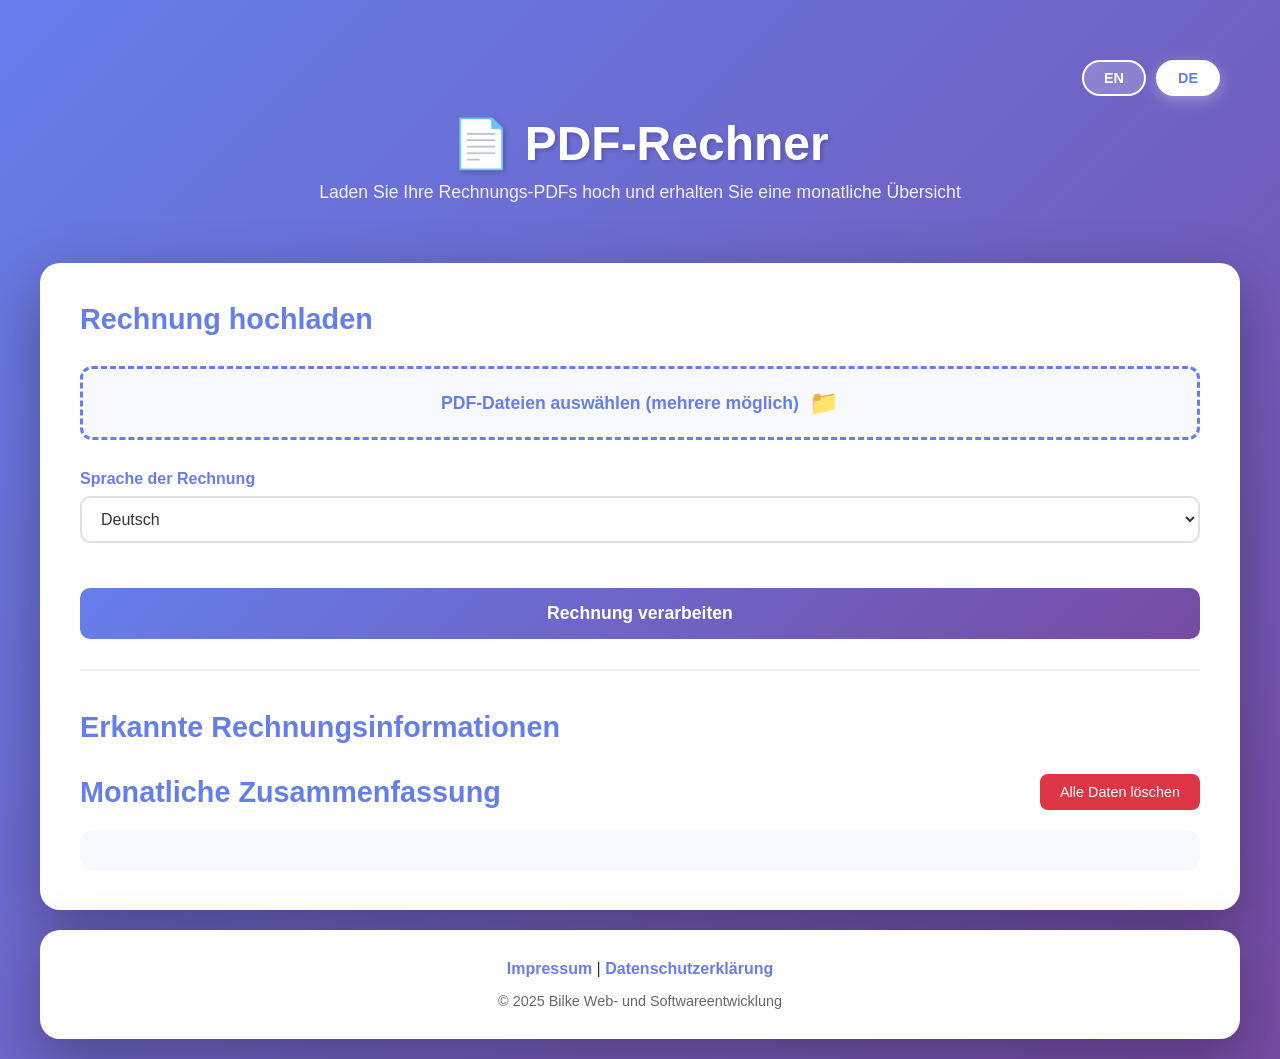
==== index.html @ a709cc9c "first commit" ====
<!DOCTYPE html>
<html lang="de">
<head>
    <meta charset="UTF-8">
    <meta name="viewport" content="width=device-width, initial-scale=1.0">
    <title>PDF-Rechner - Rechnungsverwaltung</title>
    <link rel="stylesheet" href="style.css">
</head>
<body>
    <div class="container">
        <header>
            <div class="language-switcher-header">
                <button id="langEn" class="lang-btn active">EN</button>
                <button id="langDe" class="lang-btn">DE</button>
            </div>
            <h1 data-en="📄 PDF Calculator" data-de="📄 PDF-Rechner">📄 PDF-Rechner</h1>
            <p data-en="Upload your invoice PDFs and get a monthly overview" data-de="Laden Sie Ihre Rechnungs-PDFs hoch und erhalten Sie eine monatliche Übersicht">Laden Sie Ihre Rechnungs-PDFs hoch und erhalten Sie eine monatliche Übersicht</p>
        </header>

        <main>
            <div class="upload-section">
                <h2 data-en="Upload Invoice" data-de="Rechnung hochladen">Rechnung hochladen</h2>
                <form id="uploadForm" enctype="multipart/form-data">
                    <div class="file-input-wrapper">
                        <input type="file" id="pdfFile" name="pdfFile" accept=".pdf" multiple required>
                        <label for="pdfFile" class="file-label">
                            <span class="file-label-text" data-en="Select PDF files (multiple files possible)" data-de="PDF-Dateien auswählen (mehrere möglich)">PDF-Dateien auswählen (mehrere möglich)</span>
                            <span class="file-label-icon">📁</span>
                        </label>
                    </div>
                    <div id="selectedFiles" class="selected-files"></div>
                    
                    <div class="form-group">
                        <label for="language" class="form-label" data-en="Invoice Language" data-de="Sprache der Rechnung">Sprache der Rechnung</label>
                        <select id="language" name="language" class="form-select">
                            <option value="de">Deutsch</option>
                            <option value="en">English</option>
                            <option value="fr">Français</option>
                            <option value="es">Español</option>
                            <option value="it">Italiano</option>
                            <option value="pt">Português</option>
                            <option value="ru">Русский</option>
                            <option value="zh-CN">中文</option>
                            <option value="ja">日本語</option>
                            <option value="ko">한국어</option>
                            <option value="ar">العربية</option>
                            <option value="hi">हिन्दी</option>
                            <option value="nl">Nederlands</option>
                            <option value="pl">Polski</option>
                            <option value="sv">Svenska</option>
                            <option value="da">Dansk</option>
                            <option value="fi">Suomi</option>
                            <option value="cs">Čeština</option>
                            <option value="hu">Magyar</option>
                            <option value="ro">Română</option>
                            <option value="tr">Türkçe</option>
                            <option value="el">Ελληνικά</option>
                        </select>
                    </div>
                    
                    <button type="submit" class="btn-primary" data-en="Process Invoice" data-de="Rechnung verarbeiten">Rechnung verarbeiten</button>
                </form>
                <div id="uploadStatus" class="status-message"></div>
                
                <!-- Progress Bar for Multiple Uploads -->
                <div id="uploadProgress" class="upload-progress" style="display: none;">
                    <div class="progress-info">
                        <span id="progressText">Verarbeite Rechnung 1 von 5...</span>
                    </div>
                    <div class="progress-bar">
                        <div id="progressBar" class="progress-bar-fill" style="width: 0%"></div>
                    </div>
                </div>
            </div>

                <div class="results-section">
                <div class="section-title">
                    <h2 data-en="Recognized Invoice Information" data-de="Erkannte Rechnungsinformationen">Erkannte Rechnungsinformationen</h2>
                </div>
                <div id="invoiceDetails" class="invoice-details"></div>
                <div id="invoiceBreakdown" class="invoice-breakdown" style="display: none;"></div>
            </div>

            <div class="summary-section">
                <div class="section-title">
                    <h2 data-en="Monthly Summary" data-de="Monatliche Zusammenfassung">Monatliche Zusammenfassung</h2>
                    <button id="clearAll" class="btn-secondary" data-en="Delete All Data" data-de="Alle Daten löschen">Alle Daten löschen</button>
                </div>
                <div id="monthlySummary" class="monthly-summary"></div>
                <div id="monthlyVATSummary" class="monthly-vat-summary" style="display: none;"></div>
            </div>
        </main>

        <footer class="main-footer">
            <div class="footer-links">
                <a href="impressum.html">Impressum</a> | 
                <a href="datenschutzerklaerung.html">Datenschutzerklärung</a>
            </div>
            <div class="footer-copyright">
                © 2025 Bilke Web- und Softwareentwicklung
            </div>
        </footer>
    </div>

    <script src="script.js"></script>
</body>
</html>
---- style.css ----
* {
    margin: 0;
    padding: 0;
    box-sizing: border-box;
}

body {
    font-family: -apple-system, BlinkMacSystemFont, 'Segoe UI', Roboto, Oxygen, Ubuntu, Cantarell, 'Open Sans', 'Helvetica Neue', sans-serif;
    background: linear-gradient(135deg, #667eea 0%, #764ba2 100%);
    min-height: 100vh;
    padding: 20px;
    color: #333;
}

.container {
    max-width: 1200px;
    margin: 0 auto;
}

header {
    text-align: center;
    padding: 40px 20px;
    color: white;
}

.language-switcher-header {
    display: flex;
    justify-content: flex-end;
    margin-bottom: 20px;
}

.lang-btn {
    background: rgba(255, 255, 255, 0.2);
    color: white;
    border: 2px solid white;
    padding: 8px 20px;
    margin-left: 10px;
    border-radius: 25px;
    cursor: pointer;
    font-weight: 600;
    font-size: 0.9rem;
    transition: all 0.3s ease;
}

.lang-btn:hover {
    background: rgba(255, 255, 255, 0.3);
    transform: translateY(-2px);
}

.lang-btn.active {
    background: white;
    color: #667eea;
    box-shadow: 0 4px 15px rgba(255, 255, 255, 0.3);
}

header h1 {
    font-size: 3rem;
    margin-bottom: 10px;
    text-shadow: 2px 2px 4px rgba(0,0,0,0.2);
}

header p {
    font-size: 1.1rem;
    opacity: 0.9;
}

main {
    background: white;
    border-radius: 20px;
    box-shadow: 0 20px 60px rgba(0,0,0,0.3);
    padding: 40px;
    margin-top: 20px;
}

.upload-section {
    margin-bottom: 40px;
    padding-bottom: 30px;
    border-bottom: 2px solid #f0f0f0;
}

h2 {
    color: #667eea;
    margin-bottom: 20px;
    font-size: 1.8rem;
}

.file-input-wrapper {
    margin: 30px 0;
}

#pdfFile {
    display: none;
}

.file-label {
    display: flex;
    align-items: center;
    justify-content: center;
    gap: 10px;
    padding: 20px 30px;
    border: 3px dashed #667eea;
    border-radius: 12px;
    background: #f8f9ff;
    cursor: pointer;
    transition: all 0.3s ease;
}

.file-label:hover {
    background: #f0f2ff;
    border-color: #764ba2;
    transform: translateY(-2px);
}

.file-label-text {
    font-size: 1.1rem;
    color: #667eea;
    font-weight: 600;
}

.file-label-icon {
    font-size: 1.5rem;
}

.form-group {
    margin: 25px 0;
}

.form-label {
    display: block;
    margin-bottom: 8px;
    font-weight: 600;
    color: #667eea;
    font-size: 1rem;
}

.form-select {
    width: 100%;
    padding: 12px 15px;
    border: 2px solid #e0e0e0;
    border-radius: 10px;
    font-size: 1rem;
    background: white;
    color: #333;
    transition: all 0.3s ease;
    cursor: pointer;
}

.form-select:hover {
    border-color: #667eea;
}

.form-select:focus {
    outline: none;
    border-color: #764ba2;
    box-shadow: 0 0 0 3px rgba(102, 126, 234, 0.1);
}

.selected-files {
    margin-top: 15px;
    padding: 15px;
    background: #f8f9ff;
    border-radius: 10px;
    display: none;
}

.selected-files.active {
    display: block;
}

.selected-files-title {
    font-weight: 600;
    color: #667eea;
    margin-bottom: 10px;
}

.selected-file-item {
    display: flex;
    align-items: center;
    justify-content: space-between;
    padding: 8px;
    margin: 5px 0;
    background: white;
    border-radius: 5px;
}

.selected-file-name {
    color: #333;
    font-size: 0.9rem;
    flex: 1;
}

.selected-file-size {
    color: #666;
    font-size: 0.85rem;
    margin-left: 10px;
}

.upload-progress {
    margin-top: 25px;
    padding: 20px;
    background: #f8f9ff;
    border-radius: 12px;
}

.progress-info {
    margin-bottom: 15px;
    font-weight: 600;
    color: #667eea;
    text-align: center;
}

.progress-bar {
    height: 25px;
    background: #e0e0e0;
    border-radius: 12px;
    overflow: hidden;
    box-shadow: inset 0 2px 4px rgba(0,0,0,0.1);
}

.progress-bar-fill {
    height: 100%;
    background: linear-gradient(135deg, #667eea 0%, #764ba2 100%);
    border-radius: 12px;
    transition: width 0.3s ease;
    box-shadow: 0 2px 4px rgba(102, 126, 234, 0.3);
}

.btn-primary {
    background: linear-gradient(135deg, #667eea 0%, #764ba2 100%);
    color: white;
    border: none;
    padding: 15px 40px;
    font-size: 1.1rem;
    border-radius: 10px;
    cursor: pointer;
    font-weight: 600;
    transition: all 0.3s ease;
    width: 100%;
    margin-top: 20px;
}

.btn-primary:hover {
    transform: translateY(-2px);
    box-shadow: 0 10px 25px rgba(102, 126, 234, 0.4);
}

.btn-primary:active {
    transform: translateY(0);
}

.btn-secondary {
    background: #dc3545;
    color: white;
    border: none;
    padding: 10px 20px;
    font-size: 0.9rem;
    border-radius: 8px;
    cursor: pointer;
    transition: all 0.3s ease;
}

.btn-secondary:hover {
    background: #c82333;
    transform: translateY(-2px);
}

.status-message {
    margin-top: 20px;
    padding: 15px;
    border-radius: 10px;
    display: none;
    animation: slideIn 0.3s ease;
}

.status-message.success {
    background: #d4edda;
    color: #155724;
    border: 1px solid #c3e6cb;
    display: block;
}

.status-message.error {
    background: #f8d7da;
    color: #721c24;
    border: 1px solid #f5c6cb;
    display: block;
}

@keyframes slideIn {
    from {
        opacity: 0;
        transform: translateY(-10px);
    }
    to {
        opacity: 1;
        transform: translateY(0);
    }
}

.results-section, .summary-section {
    margin-top: 30px;
}

.section-title {
    display: flex;
    justify-content: space-between;
    align-items: center;
    margin-bottom: 20px;
}

.section-title h2 {
    margin-bottom: 0;
}

.invoice-details {
    background: #f8f9ff;
    border-radius: 12px;
    padding: 20px;
    display: none;
    animation: fadeIn 0.5s ease;
}

.invoice-details.active {
    display: block;
}

@keyframes fadeIn {
    from { opacity: 0; }
    to { opacity: 1; }
}

.detail-row {
    display: grid;
    grid-template-columns: 150px 1fr;
    padding: 10px;
    border-bottom: 1px solid #e0e0e0;
}

.detail-row:last-child {
    border-bottom: none;
}

.detail-label {
    font-weight: 600;
    color: #667eea;
}

.detail-value {
    color: #333;
}

.detail-row.highlight {
    background: #fff5e6;
    border-left: 4px solid #667eea;
    padding-left: 15px;
}

.invoice-breakdown {
    margin-top: 20px;
    padding: 20px;
    background: #f8f9ff;
    border-radius: 12px;
    animation: fadeIn 0.5s ease;
}

.monthly-summary {
    background: #f8f9ff;
    border-radius: 12px;
    padding: 20px;
}

.monthly-vat-summary {
    background: #fff9e6;
    border-radius: 12px;
    padding: 20px;
    margin-top: 20px;
    border: 2px solid #667eea;
}

.vat-summary-item {
    background: white;
    border-radius: 8px;
    padding: 20px;
    margin-bottom: 15px;
    box-shadow: 0 2px 8px rgba(0,0,0,0.1);
}

.vat-summary-item h3 {
    color: #667eea;
    margin-bottom: 15px;
    font-size: 1.2rem;
}

.vat-breakdown {
    display: flex;
    flex-direction: column;
    gap: 10px;
}

.vat-row {
    display: flex;
    justify-content: space-between;
    padding: 8px;
    border-radius: 5px;
}

.vat-row.highlight {
    background: #fff5e6;
    border-left: 4px solid #667eea;
    padding-left: 12px;
}

.vat-row.total {
    background: #f0f2ff;
    font-weight: 700;
    border-top: 2px solid #667eea;
    margin-top: 5px;
    padding-top: 12px;
}

.vat-label {
    font-weight: 600;
    color: #667eea;
}

.vat-value {
    font-weight: 700;
    color: #333;
    font-size: 1.1rem;
}

.summary-item {
    background: white;
    border-radius: 8px;
    padding: 20px;
    margin-bottom: 15px;
    display: flex;
    justify-content: space-between;
    align-items: center;
    box-shadow: 0 2px 8px rgba(0,0,0,0.1);
    transition: transform 0.2s ease;
}

.summary-item:hover {
    transform: translateX(5px);
}

.summary-month {
    font-size: 1.2rem;
    font-weight: 600;
    color: #667eea;
}

.summary-amount {
    font-size: 1.5rem;
    font-weight: 700;
    color: #764ba2;
}

.summary-count {
    font-size: 0.9rem;
    color: #666;
    margin-top: 5px;
}

.no-data {
    text-align: center;
    padding: 40px;
    color: #999;
    font-style: italic;
}

.loading {
    text-align: center;
    padding: 20px;
    color: #667eea;
}

/* Footer Styles */
.main-footer {
    background: white;
    border-radius: 20px;
    box-shadow: 0 20px 60px rgba(0,0,0,0.3);
    padding: 30px 40px;
    margin-top: 20px;
    text-align: center;
}

.footer-links {
    margin-bottom: 15px;
}

.footer-links a {
    color: #667eea;
    text-decoration: none;
    font-weight: 600;
    transition: color 0.3s ease;
}

.footer-links a:hover {
    color: #764ba2;
}

.footer-copyright {
    color: #666;
    font-size: 0.9rem;
}

/* Legal Pages Styles */
.legal-page {
    background: white;
    border-radius: 20px;
    box-shadow: 0 20px 60px rgba(0,0,0,0.3);
    padding: 40px;
    margin-top: 20px;
    line-height: 1.8;
}

.legal-page .content-section {
    margin-bottom: 40px;
    padding-bottom: 30px;
    border-bottom: 1px solid #e0e0e0;
}

.legal-page .content-section:last-child {
    border-bottom: none;
}

.legal-page h2 {
    color: #667eea;
    font-size: 1.6rem;
    margin-bottom: 15px;
    margin-top: 30px;
}

.legal-page h3 {
    color: #764ba2;
    font-size: 1.3rem;
    margin-top: 25px;
    margin-bottom: 10px;
}

.legal-page p {
    margin-bottom: 15px;
    color: #444;
}

.legal-page ul {
    margin-left: 30px;
    margin-bottom: 15px;
}

.legal-page li {
    margin-bottom: 10px;
    color: #444;
}

.legal-page strong {
    color: #333;
}

.legal-page a {
    color: #667eea;
    text-decoration: none;
}

.legal-page a:hover {
    text-decoration: underline;
    color: #764ba2;
}

.legal-page .footer-links {
    margin-top: 40px;
    padding-top: 20px;
    border-top: 2px solid #f0f0f0;
    text-align: center;
}

.legal-page .footer-links a {
    color: #667eea;
    font-weight: 600;
    text-decoration: none;
    transition: color 0.3s ease;
}

.legal-page .footer-links a:hover {
    color: #764ba2;
}

@media (max-width: 768px) {
    .legal-page {
        padding: 20px;
    }
    
    .legal-page h2 {
        font-size: 1.3rem;
    }
    
    .legal-page h3 {
        font-size: 1.1rem;
    }
}
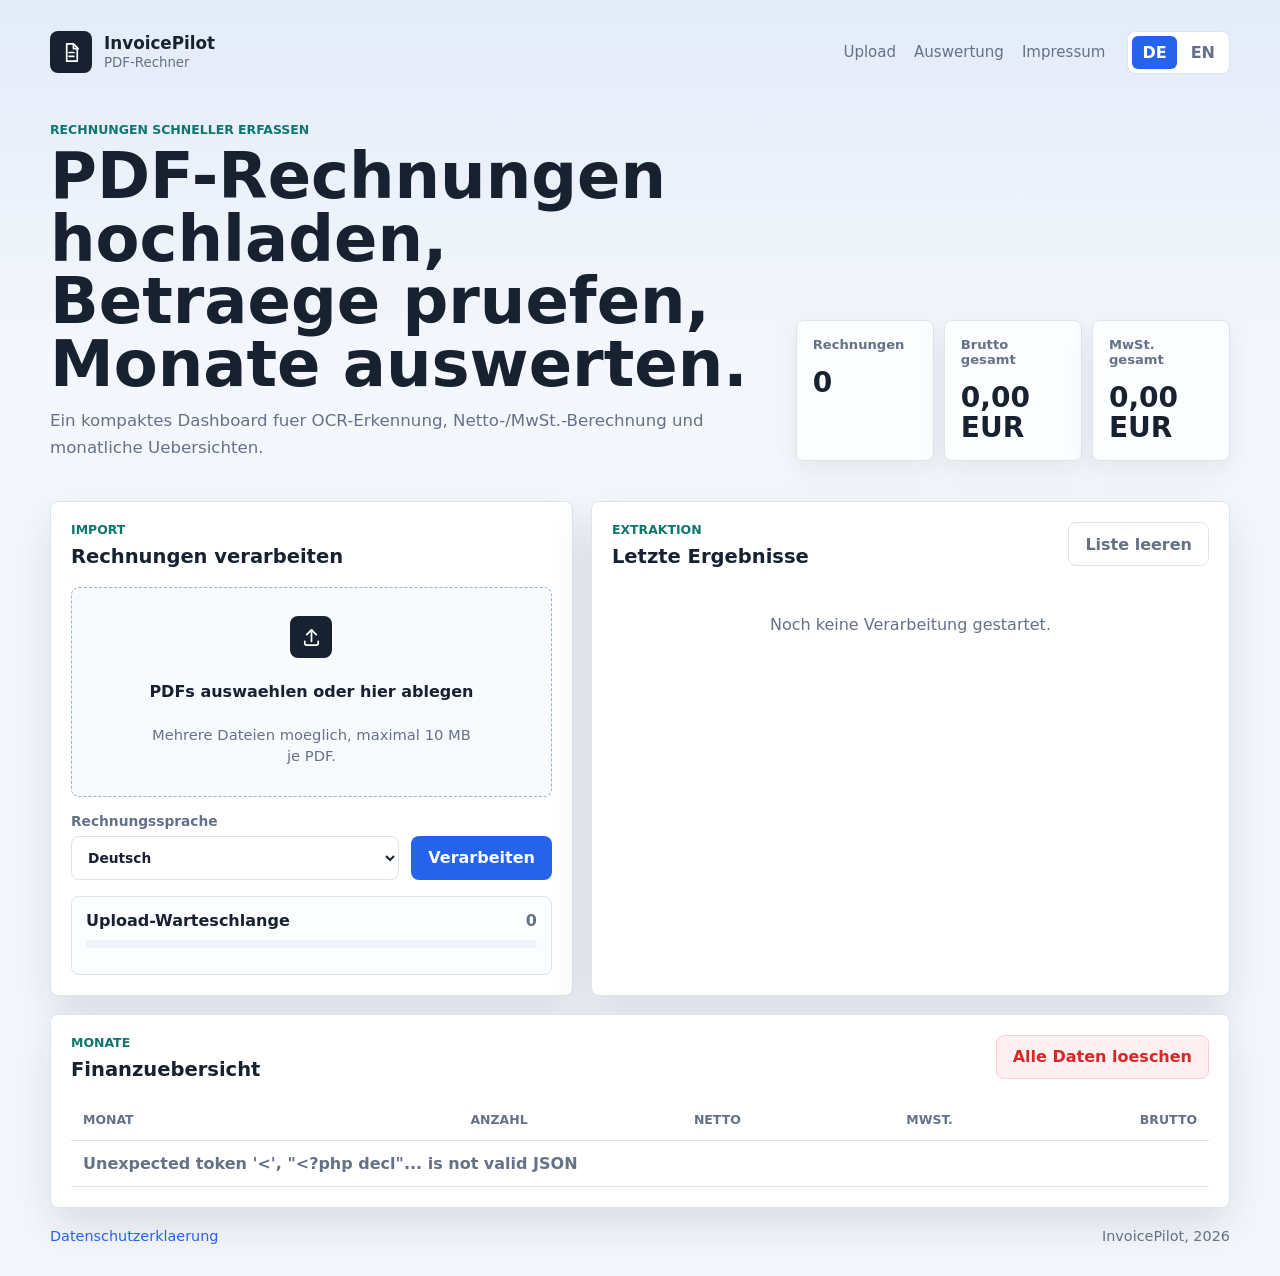
==== commit de5473fa: "new version; revamp" ====
--- a/index.html
+++ b/index.html
@@ -3,106 +3,169 @@
 <head>
     <meta charset="UTF-8">
     <meta name="viewport" content="width=device-width, initial-scale=1.0">
-    <title>PDF-Rechner - Rechnungsverwaltung</title>
+    <title>InvoicePilot - PDF-Rechner</title>
     <link rel="stylesheet" href="style.css">
 </head>
 <body>
-    <div class="container">
-        <header>
-            <div class="language-switcher-header">
-                <button id="langEn" class="lang-btn active">EN</button>
-                <button id="langDe" class="lang-btn">DE</button>
+    <div class="app-shell">
+        <header class="topbar">
+            <a class="brand" href="index.html" aria-label="InvoicePilot Startseite">
+                <span class="brand-mark" aria-hidden="true">
+                    <svg viewBox="0 0 24 24" role="img">
+                        <path d="M7 3h7l4 4v14H7V3Z"></path>
+                        <path d="M14 3v5h5"></path>
+                        <path d="M9.5 12h5"></path>
+                        <path d="M9.5 16h5"></path>
+                    </svg>
+                </span>
+                <span>
+                    <strong>InvoicePilot</strong>
+                    <small data-i18n="brandSubtitle">PDF-Rechner</small>
+                </span>
+            </a>
+
+            <nav class="topnav" aria-label="Hauptnavigation">
+                <a href="#upload" data-i18n="navUpload">Upload</a>
+                <a href="#summary" data-i18n="navSummary">Auswertung</a>
+                <a href="impressum.html">Impressum</a>
+            </nav>
+
+            <div class="language-switcher" aria-label="Sprache">
+                <button type="button" class="lang-btn" id="langDe" data-lang="de">DE</button>
+                <button type="button" class="lang-btn" id="langEn" data-lang="en">EN</button>
             </div>
-            <h1 data-en="📄 PDF Calculator" data-de="📄 PDF-Rechner">📄 PDF-Rechner</h1>
-            <p data-en="Upload your invoice PDFs and get a monthly overview" data-de="Laden Sie Ihre Rechnungs-PDFs hoch und erhalten Sie eine monatliche Übersicht">Laden Sie Ihre Rechnungs-PDFs hoch und erhalten Sie eine monatliche Übersicht</p>
         </header>
 
         <main>
-            <div class="upload-section">
-                <h2 data-en="Upload Invoice" data-de="Rechnung hochladen">Rechnung hochladen</h2>
-                <form id="uploadForm" enctype="multipart/form-data">
-                    <div class="file-input-wrapper">
-                        <input type="file" id="pdfFile" name="pdfFile" accept=".pdf" multiple required>
-                        <label for="pdfFile" class="file-label">
-                            <span class="file-label-text" data-en="Select PDF files (multiple files possible)" data-de="PDF-Dateien auswählen (mehrere möglich)">PDF-Dateien auswählen (mehrere möglich)</span>
-                            <span class="file-label-icon">📁</span>
+            <section class="hero-section">
+                <div class="hero-copy">
+                    <p class="eyebrow" data-i18n="eyebrow">Rechnungen schneller erfassen</p>
+                    <h1 data-i18n="heroTitle">PDF-Rechnungen hochladen, Beträge prüfen, Monate auswerten.</h1>
+                    <p class="hero-text" data-i18n="heroText">Ein kompaktes Dashboard fuer OCR-Erkennung, Netto-/MwSt.-Berechnung und monatliche Uebersichten.</p>
+                </div>
+                <div class="metric-grid" id="metricGrid" aria-live="polite">
+                    <article class="metric-tile">
+                        <span data-i18n="metricInvoices">Rechnungen</span>
+                        <strong id="metricInvoices">0</strong>
+                    </article>
+                    <article class="metric-tile">
+                        <span data-i18n="metricGross">Brutto gesamt</span>
+                        <strong id="metricGross">0,00 EUR</strong>
+                    </article>
+                    <article class="metric-tile">
+                        <span data-i18n="metricVat">MwSt. gesamt</span>
+                        <strong id="metricVat">0,00 EUR</strong>
+                    </article>
+                </div>
+            </section>
+
+            <section class="workspace-grid">
+                <section class="panel upload-panel" id="upload">
+                    <div class="panel-heading">
+                        <div>
+                            <p class="section-kicker" data-i18n="uploadKicker">Import</p>
+                            <h2 data-i18n="uploadTitle">Rechnungen verarbeiten</h2>
+                        </div>
+                    </div>
+
+                    <form id="uploadForm" enctype="multipart/form-data">
+                        <label class="drop-zone" id="dropZone" for="pdfFile">
+                            <input type="file" id="pdfFile" name="pdfFile" accept="application/pdf,.pdf" multiple required>
+                            <span class="drop-icon" aria-hidden="true">
+                                <svg viewBox="0 0 24 24" role="img">
+                                    <path d="M12 16V4"></path>
+                                    <path d="m7 9 5-5 5 5"></path>
+                                    <path d="M5 16v2a2 2 0 0 0 2 2h10a2 2 0 0 0 2-2v-2"></path>
+                                </svg>
+                            </span>
+                            <span class="drop-title" data-i18n="dropTitle">PDFs auswaehlen oder hier ablegen</span>
+                            <span class="drop-help" data-i18n="dropHelp">Mehrere Dateien moeglich, maximal 10 MB je PDF.</span>
                         </label>
+
+                        <div class="form-row">
+                            <label class="field">
+                                <span data-i18n="languageLabel">Rechnungssprache</span>
+                                <select id="language" name="language">
+                                    <option value="de">Deutsch</option>
+                                    <option value="en">English</option>
+                                    <option value="fr">Francais</option>
+                                    <option value="es">Espanol</option>
+                                    <option value="it">Italiano</option>
+                                    <option value="pt">Portugues</option>
+                                    <option value="nl">Nederlands</option>
+                                    <option value="pl">Polski</option>
+                                    <option value="tr">Turkce</option>
+                                </select>
+                            </label>
+                            <button type="submit" class="primary-action" id="processBtn">
+                                <span data-i18n="processBtn">Verarbeiten</span>
+                            </button>
+                        </div>
+                    </form>
+
+                    <div class="queue-panel" aria-live="polite">
+                        <div class="queue-header">
+                            <strong data-i18n="queueTitle">Upload-Warteschlange</strong>
+                            <span id="queueCount">0</span>
+                        </div>
+                        <div class="progress-track" aria-hidden="true">
+                            <div class="progress-fill" id="progressBar"></div>
+                        </div>
+                        <div class="file-list" id="fileList"></div>
                     </div>
-                    <div id="selectedFiles" class="selected-files"></div>
-                    
-                    <div class="form-group">
-                        <label for="language" class="form-label" data-en="Invoice Language" data-de="Sprache der Rechnung">Sprache der Rechnung</label>
-                        <select id="language" name="language" class="form-select">
-                            <option value="de">Deutsch</option>
-                            <option value="en">English</option>
-                            <option value="fr">Français</option>
-                            <option value="es">Español</option>
-                            <option value="it">Italiano</option>
-                            <option value="pt">Português</option>
-                            <option value="ru">Русский</option>
-                            <option value="zh-CN">中文</option>
-                            <option value="ja">日本語</option>
-                            <option value="ko">한국어</option>
-                            <option value="ar">العربية</option>
-                            <option value="hi">हिन्दी</option>
-                            <option value="nl">Nederlands</option>
-                            <option value="pl">Polski</option>
-                            <option value="sv">Svenska</option>
-                            <option value="da">Dansk</option>
-                            <option value="fi">Suomi</option>
-                            <option value="cs">Čeština</option>
-                            <option value="hu">Magyar</option>
-                            <option value="ro">Română</option>
-                            <option value="tr">Türkçe</option>
-                            <option value="el">Ελληνικά</option>
-                        </select>
+                </section>
+
+                <section class="panel results-panel">
+                    <div class="panel-heading">
+                        <div>
+                            <p class="section-kicker" data-i18n="resultsKicker">Extraktion</p>
+                            <h2 data-i18n="resultsTitle">Letzte Ergebnisse</h2>
+                        </div>
+                        <button type="button" class="ghost-action" id="clearResults" data-i18n="clearResults">Liste leeren</button>
                     </div>
-                    
-                    <button type="submit" class="btn-primary" data-en="Process Invoice" data-de="Rechnung verarbeiten">Rechnung verarbeiten</button>
-                </form>
-                <div id="uploadStatus" class="status-message"></div>
-                
-                <!-- Progress Bar for Multiple Uploads -->
-                <div id="uploadProgress" class="upload-progress" style="display: none;">
-                    <div class="progress-info">
-                        <span id="progressText">Verarbeite Rechnung 1 von 5...</span>
+                    <div class="status-message" id="uploadStatus"></div>
+                    <div class="result-list" id="resultList">
+                        <div class="empty-state" data-i18n="emptyResults">Noch keine Verarbeitung gestartet.</div>
                     </div>
-                    <div class="progress-bar">
-                        <div id="progressBar" class="progress-bar-fill" style="width: 0%"></div>
+                </section>
+            </section>
+
+            <section class="panel summary-panel" id="summary">
+                <div class="panel-heading">
+                    <div>
+                        <p class="section-kicker" data-i18n="summaryKicker">Monate</p>
+                        <h2 data-i18n="summaryTitle">Finanzuebersicht</h2>
                     </div>
+                    <button type="button" class="danger-action" id="clearAll" data-i18n="deleteAll">Alle Daten loeschen</button>
                 </div>
-            </div>
 
-                <div class="results-section">
-                <div class="section-title">
-                    <h2 data-en="Recognized Invoice Information" data-de="Erkannte Rechnungsinformationen">Erkannte Rechnungsinformationen</h2>
+                <div class="summary-table-wrap">
+                    <table class="summary-table">
+                        <thead>
+                            <tr>
+                                <th data-i18n="monthCol">Monat</th>
+                                <th data-i18n="countCol">Anzahl</th>
+                                <th data-i18n="netCol">Netto</th>
+                                <th data-i18n="vatCol">MwSt.</th>
+                                <th data-i18n="grossCol">Brutto</th>
+                            </tr>
+                        </thead>
+                        <tbody id="summaryBody">
+                            <tr>
+                                <td colspan="5" class="empty-cell" data-i18n="emptySummary">Noch keine Rechnungen verarbeitet.</td>
+                            </tr>
+                        </tbody>
+                    </table>
                 </div>
-                <div id="invoiceDetails" class="invoice-details"></div>
-                <div id="invoiceBreakdown" class="invoice-breakdown" style="display: none;"></div>
-            </div>
-
-            <div class="summary-section">
-                <div class="section-title">
-                    <h2 data-en="Monthly Summary" data-de="Monatliche Zusammenfassung">Monatliche Zusammenfassung</h2>
-                    <button id="clearAll" class="btn-secondary" data-en="Delete All Data" data-de="Alle Daten löschen">Alle Daten löschen</button>
-                </div>
-                <div id="monthlySummary" class="monthly-summary"></div>
-                <div id="monthlyVATSummary" class="monthly-vat-summary" style="display: none;"></div>
-            </div>
+            </section>
         </main>
 
         <footer class="main-footer">
-            <div class="footer-links">
-                <a href="impressum.html">Impressum</a> | 
-                <a href="datenschutzerklaerung.html">Datenschutzerklärung</a>
-            </div>
-            <div class="footer-copyright">
-                © 2025 Bilke Web- und Softwareentwicklung
-            </div>
+            <a href="datenschutzerklaerung.html">Datenschutzerklaerung</a>
+            <span>InvoicePilot, 2026</span>
         </footer>
     </div>
 
     <script src="script.js"></script>
 </body>
 </html>
-
--- a/style.css
+++ b/style.css
@@ -1,603 +1,692 @@
+:root {
+    --bg: #f4f7fb;
+    --surface: #ffffff;
+    --surface-muted: #edf3f8;
+    --ink: #18212f;
+    --muted: #657186;
+    --line: #dce5ee;
+    --blue: #2563eb;
+    --blue-dark: #1d4ed8;
+    --teal: #0f766e;
+    --amber: #b45309;
+    --red: #dc2626;
+    --green: #15803d;
+    --shadow: 0 18px 45px rgba(25, 37, 56, 0.12);
+    --radius: 8px;
+}
+
 * {
+    box-sizing: border-box;
+}
+
+html {
+    scroll-behavior: smooth;
+}
+
+body {
     margin: 0;
-    padding: 0;
-    box-sizing: border-box;
-}
-
-body {
-    font-family: -apple-system, BlinkMacSystemFont, 'Segoe UI', Roboto, Oxygen, Ubuntu, Cantarell, 'Open Sans', 'Helvetica Neue', sans-serif;
-    background: linear-gradient(135deg, #667eea 0%, #764ba2 100%);
     min-height: 100vh;
-    padding: 20px;
-    color: #333;
+    background:
+        linear-gradient(180deg, rgba(37, 99, 235, 0.08), transparent 360px),
+        var(--bg);
+    color: var(--ink);
+    font-family: Inter, ui-sans-serif, system-ui, -apple-system, BlinkMacSystemFont, "Segoe UI", sans-serif;
+}
+
+button,
+input,
+select {
+    font: inherit;
+}
+
+button {
+    cursor: pointer;
+}
+
+a {
+    color: inherit;
+}
+
+.app-shell {
+    width: min(1180px, calc(100% - 32px));
+    margin: 0 auto;
+    padding: 18px 0 32px;
 }
 
 .container {
-    max-width: 1200px;
+    width: min(1180px, calc(100% - 32px));
     margin: 0 auto;
-}
-
-header {
-    text-align: center;
-    padding: 40px 20px;
+    padding: 18px 0 32px;
+}
+
+.container > header {
+    padding: 28px 0 10px;
+}
+
+.container > header h1 {
+    margin: 0;
+    font-size: clamp(2rem, 4vw, 3.4rem);
+}
+
+.topbar {
+    min-height: 68px;
+    display: grid;
+    grid-template-columns: minmax(210px, 1fr) auto auto;
+    align-items: center;
+    gap: 22px;
+    padding: 12px 0;
+}
+
+.brand {
+    display: inline-flex;
+    align-items: center;
+    gap: 12px;
+    text-decoration: none;
+}
+
+.brand-mark,
+.drop-icon {
+    display: inline-grid;
+    place-items: center;
+    width: 42px;
+    height: 42px;
+    border-radius: var(--radius);
+    background: var(--ink);
     color: white;
 }
 
-.language-switcher-header {
-    display: flex;
-    justify-content: flex-end;
-    margin-bottom: 20px;
-}
-
-.lang-btn {
-    background: rgba(255, 255, 255, 0.2);
-    color: white;
-    border: 2px solid white;
-    padding: 8px 20px;
-    margin-left: 10px;
-    border-radius: 25px;
-    cursor: pointer;
-    font-weight: 600;
-    font-size: 0.9rem;
-    transition: all 0.3s ease;
-}
-
-.lang-btn:hover {
-    background: rgba(255, 255, 255, 0.3);
-    transform: translateY(-2px);
-}
-
-.lang-btn.active {
-    background: white;
-    color: #667eea;
-    box-shadow: 0 4px 15px rgba(255, 255, 255, 0.3);
-}
-
-header h1 {
-    font-size: 3rem;
-    margin-bottom: 10px;
-    text-shadow: 2px 2px 4px rgba(0,0,0,0.2);
-}
-
-header p {
-    font-size: 1.1rem;
-    opacity: 0.9;
-}
-
-main {
-    background: white;
-    border-radius: 20px;
-    box-shadow: 0 20px 60px rgba(0,0,0,0.3);
-    padding: 40px;
-    margin-top: 20px;
-}
-
-.upload-section {
-    margin-bottom: 40px;
-    padding-bottom: 30px;
-    border-bottom: 2px solid #f0f0f0;
-}
-
-h2 {
-    color: #667eea;
-    margin-bottom: 20px;
-    font-size: 1.8rem;
-}
-
-.file-input-wrapper {
-    margin: 30px 0;
-}
-
-#pdfFile {
-    display: none;
-}
-
-.file-label {
+.brand-mark svg,
+.drop-icon svg {
+    width: 23px;
+    height: 23px;
+    fill: none;
+    stroke: currentColor;
+    stroke-width: 1.8;
+    stroke-linecap: round;
+    stroke-linejoin: round;
+}
+
+.brand strong {
+    display: block;
+    line-height: 1.1;
+    font-size: 1.05rem;
+}
+
+.brand small {
+    display: block;
+    margin-top: 2px;
+    color: var(--muted);
+}
+
+.topnav {
     display: flex;
     align-items: center;
-    justify-content: center;
-    gap: 10px;
-    padding: 20px 30px;
-    border: 3px dashed #667eea;
-    border-radius: 12px;
-    background: #f8f9ff;
-    cursor: pointer;
-    transition: all 0.3s ease;
-}
-
-.file-label:hover {
-    background: #f0f2ff;
-    border-color: #764ba2;
-    transform: translateY(-2px);
-}
-
-.file-label-text {
-    font-size: 1.1rem;
-    color: #667eea;
-    font-weight: 600;
-}
-
-.file-label-icon {
-    font-size: 1.5rem;
-}
-
-.form-group {
-    margin: 25px 0;
-}
-
-.form-label {
-    display: block;
-    margin-bottom: 8px;
-    font-weight: 600;
-    color: #667eea;
-    font-size: 1rem;
-}
-
-.form-select {
-    width: 100%;
-    padding: 12px 15px;
-    border: 2px solid #e0e0e0;
-    border-radius: 10px;
-    font-size: 1rem;
-    background: white;
-    color: #333;
-    transition: all 0.3s ease;
-    cursor: pointer;
-}
-
-.form-select:hover {
-    border-color: #667eea;
-}
-
-.form-select:focus {
-    outline: none;
-    border-color: #764ba2;
-    box-shadow: 0 0 0 3px rgba(102, 126, 234, 0.1);
-}
-
-.selected-files {
-    margin-top: 15px;
-    padding: 15px;
-    background: #f8f9ff;
-    border-radius: 10px;
-    display: none;
-}
-
-.selected-files.active {
-    display: block;
-}
-
-.selected-files-title {
-    font-weight: 600;
-    color: #667eea;
-    margin-bottom: 10px;
-}
-
-.selected-file-item {
+    gap: 18px;
+    color: var(--muted);
+    font-size: 0.94rem;
+}
+
+.topnav a {
+    text-decoration: none;
+}
+
+.topnav a:hover {
+    color: var(--blue);
+}
+
+.language-switcher {
     display: flex;
     align-items: center;
+    gap: 4px;
+    padding: 4px;
+    border: 1px solid var(--line);
+    border-radius: var(--radius);
+    background: var(--surface);
+}
+
+.lang-btn {
+    min-width: 42px;
+    border: 0;
+    border-radius: 6px;
+    padding: 7px 10px;
+    background: transparent;
+    color: var(--muted);
+    font-weight: 700;
+}
+
+.lang-btn.active {
+    background: var(--blue);
+    color: white;
+}
+
+main {
+    display: grid;
+    gap: 18px;
+}
+
+.hero-section {
+    display: grid;
+    grid-template-columns: minmax(0, 1.25fr) minmax(320px, 0.75fr);
+    align-items: end;
+    gap: 22px;
+    padding: 36px 0 22px;
+}
+
+.eyebrow,
+.section-kicker {
+    margin: 0 0 8px;
+    color: var(--teal);
+    font-size: 0.78rem;
+    font-weight: 800;
+    letter-spacing: 0;
+    text-transform: uppercase;
+}
+
+h1,
+h2,
+p {
+    margin-top: 0;
+}
+
+h1 {
+    max-width: 780px;
+    margin-bottom: 12px;
+    font-size: clamp(2.2rem, 5vw, 4.45rem);
+    line-height: 0.98;
+    letter-spacing: 0;
+}
+
+h2 {
+    margin-bottom: 0;
+    font-size: 1.22rem;
+    line-height: 1.2;
+}
+
+.hero-text {
+    max-width: 660px;
+    margin-bottom: 0;
+    color: var(--muted);
+    font-size: 1.04rem;
+    line-height: 1.6;
+}
+
+.metric-grid {
+    display: grid;
+    grid-template-columns: repeat(3, minmax(0, 1fr));
+    gap: 10px;
+}
+
+.metric-tile {
+    min-height: 112px;
+    padding: 16px;
+    border: 1px solid var(--line);
+    border-radius: var(--radius);
+    background: rgba(255, 255, 255, 0.78);
+    box-shadow: 0 10px 30px rgba(25, 37, 56, 0.08);
+}
+
+.metric-tile span {
+    display: block;
+    color: var(--muted);
+    font-size: 0.82rem;
+    font-weight: 700;
+}
+
+.metric-tile strong {
+    display: block;
+    margin-top: 16px;
+    font-size: clamp(1.2rem, 2.2vw, 1.75rem);
+    line-height: 1.1;
+}
+
+.workspace-grid {
+    display: grid;
+    grid-template-columns: minmax(340px, 0.9fr) minmax(0, 1.1fr);
+    gap: 18px;
+}
+
+.panel {
+    border: 1px solid var(--line);
+    border-radius: var(--radius);
+    background: var(--surface);
+    box-shadow: var(--shadow);
+}
+
+.upload-panel,
+.results-panel,
+.summary-panel {
+    padding: 20px;
+}
+
+.panel-heading {
+    display: flex;
+    align-items: flex-start;
     justify-content: space-between;
-    padding: 8px;
-    margin: 5px 0;
+    gap: 16px;
+    margin-bottom: 18px;
+}
+
+.drop-zone {
+    display: grid;
+    place-items: center;
+    gap: 10px;
+    min-height: 210px;
+    padding: 22px;
+    border: 1.5px dashed #9bb2c9;
+    border-radius: var(--radius);
+    background: #f8fbfe;
+    text-align: center;
+    transition: border-color 160ms ease, background 160ms ease, box-shadow 160ms ease;
+}
+
+.drop-zone:hover,
+.drop-zone.drag-over {
+    border-color: var(--blue);
+    background: #eef5ff;
+    box-shadow: inset 0 0 0 1px rgba(37, 99, 235, 0.12);
+}
+
+.drop-zone input {
+    position: absolute;
+    width: 1px;
+    height: 1px;
+    overflow: hidden;
+    clip: rect(0, 0, 0, 0);
+}
+
+.drop-title {
+    font-weight: 800;
+}
+
+.drop-help {
+    max-width: 320px;
+    color: var(--muted);
+    font-size: 0.92rem;
+    line-height: 1.45;
+}
+
+.form-row {
+    display: grid;
+    grid-template-columns: minmax(0, 1fr) auto;
+    gap: 12px;
+    align-items: end;
+    margin-top: 16px;
+}
+
+.field {
+    display: grid;
+    gap: 7px;
+    color: var(--muted);
+    font-size: 0.86rem;
+    font-weight: 700;
+}
+
+select {
+    width: 100%;
+    min-height: 44px;
+    border: 1px solid var(--line);
+    border-radius: var(--radius);
     background: white;
-    border-radius: 5px;
-}
-
-.selected-file-name {
-    color: #333;
-    font-size: 0.9rem;
-    flex: 1;
-}
-
-.selected-file-size {
-    color: #666;
-    font-size: 0.85rem;
-    margin-left: 10px;
-}
-
-.upload-progress {
-    margin-top: 25px;
-    padding: 20px;
-    background: #f8f9ff;
-    border-radius: 12px;
-}
-
-.progress-info {
-    margin-bottom: 15px;
-    font-weight: 600;
-    color: #667eea;
-    text-align: center;
-}
-
-.progress-bar {
-    height: 25px;
-    background: #e0e0e0;
-    border-radius: 12px;
-    overflow: hidden;
-    box-shadow: inset 0 2px 4px rgba(0,0,0,0.1);
-}
-
-.progress-bar-fill {
-    height: 100%;
-    background: linear-gradient(135deg, #667eea 0%, #764ba2 100%);
-    border-radius: 12px;
-    transition: width 0.3s ease;
-    box-shadow: 0 2px 4px rgba(102, 126, 234, 0.3);
-}
-
-.btn-primary {
-    background: linear-gradient(135deg, #667eea 0%, #764ba2 100%);
+    color: var(--ink);
+    padding: 0 12px;
+}
+
+.primary-action,
+.ghost-action,
+.danger-action {
+    min-height: 44px;
+    border-radius: var(--radius);
+    border: 1px solid transparent;
+    padding: 0 16px;
+    font-weight: 800;
+    white-space: nowrap;
+}
+
+.primary-action {
+    background: var(--blue);
     color: white;
-    border: none;
-    padding: 15px 40px;
-    font-size: 1.1rem;
-    border-radius: 10px;
-    cursor: pointer;
-    font-weight: 600;
-    transition: all 0.3s ease;
-    width: 100%;
-    margin-top: 20px;
-}
-
-.btn-primary:hover {
-    transform: translateY(-2px);
-    box-shadow: 0 10px 25px rgba(102, 126, 234, 0.4);
-}
-
-.btn-primary:active {
-    transform: translateY(0);
-}
-
-.btn-secondary {
-    background: #dc3545;
-    color: white;
-    border: none;
-    padding: 10px 20px;
-    font-size: 0.9rem;
-    border-radius: 8px;
-    cursor: pointer;
-    transition: all 0.3s ease;
-}
-
-.btn-secondary:hover {
-    background: #c82333;
-    transform: translateY(-2px);
-}
-
-.status-message {
-    margin-top: 20px;
-    padding: 15px;
-    border-radius: 10px;
-    display: none;
-    animation: slideIn 0.3s ease;
-}
-
-.status-message.success {
-    background: #d4edda;
-    color: #155724;
-    border: 1px solid #c3e6cb;
-    display: block;
-}
-
-.status-message.error {
-    background: #f8d7da;
-    color: #721c24;
-    border: 1px solid #f5c6cb;
-    display: block;
-}
-
-@keyframes slideIn {
-    from {
-        opacity: 0;
-        transform: translateY(-10px);
-    }
-    to {
-        opacity: 1;
-        transform: translateY(0);
-    }
-}
-
-.results-section, .summary-section {
-    margin-top: 30px;
-}
-
-.section-title {
+}
+
+.primary-action:hover {
+    background: var(--blue-dark);
+}
+
+.primary-action:disabled {
+    background: #9bb2c9;
+    cursor: not-allowed;
+}
+
+.ghost-action {
+    background: white;
+    border-color: var(--line);
+    color: var(--muted);
+}
+
+.ghost-action:hover {
+    color: var(--ink);
+    border-color: #b9c8d7;
+}
+
+.danger-action {
+    background: #fff1f2;
+    border-color: #fecdd3;
+    color: var(--red);
+}
+
+.danger-action:hover {
+    background: #ffe4e6;
+}
+
+.queue-panel {
+    margin-top: 16px;
+    border: 1px solid var(--line);
+    border-radius: var(--radius);
+    background: #fbfdff;
+}
+
+.queue-header {
     display: flex;
     justify-content: space-between;
-    align-items: center;
-    margin-bottom: 20px;
-}
-
-.section-title h2 {
-    margin-bottom: 0;
-}
-
-.invoice-details {
-    background: #f8f9ff;
-    border-radius: 12px;
-    padding: 20px;
+    gap: 12px;
+    padding: 14px 14px 10px;
+}
+
+.queue-header span {
+    color: var(--muted);
+    font-weight: 800;
+}
+
+.progress-track {
+    height: 8px;
+    margin: 0 14px 12px;
+    overflow: hidden;
+    border-radius: 999px;
+    background: var(--surface-muted);
+}
+
+.progress-fill {
+    width: 0;
+    height: 100%;
+    border-radius: inherit;
+    background: linear-gradient(90deg, var(--blue), var(--teal));
+    transition: width 180ms ease;
+}
+
+.file-list,
+.result-list {
+    display: grid;
+    gap: 10px;
+}
+
+.file-list {
+    max-height: 260px;
+    overflow: auto;
+    padding: 0 14px 14px;
+}
+
+.file-item,
+.result-card {
+    border: 1px solid var(--line);
+    border-radius: var(--radius);
+    background: white;
+}
+
+.file-item {
+    display: grid;
+    grid-template-columns: minmax(0, 1fr) auto;
+    gap: 12px;
+    padding: 12px;
+}
+
+.file-name,
+.result-title {
+    overflow-wrap: anywhere;
+    font-weight: 800;
+}
+
+.file-meta,
+.result-meta {
+    margin-top: 4px;
+    color: var(--muted);
+    font-size: 0.84rem;
+}
+
+.badge {
+    align-self: start;
+    min-width: 76px;
+    border-radius: 999px;
+    padding: 5px 9px;
+    text-align: center;
+    font-size: 0.75rem;
+    font-weight: 800;
+}
+
+.badge.pending {
+    background: var(--surface-muted);
+    color: var(--muted);
+}
+
+.badge.processing {
+    background: #dbeafe;
+    color: var(--blue-dark);
+}
+
+.badge.success {
+    background: #dcfce7;
+    color: var(--green);
+}
+
+.badge.error {
+    background: #fee2e2;
+    color: var(--red);
+}
+
+.status-message {
     display: none;
-    animation: fadeIn 0.5s ease;
-}
-
-.invoice-details.active {
+    margin-bottom: 12px;
+    border-radius: var(--radius);
+    padding: 12px 14px;
+    font-weight: 700;
+}
+
+.status-message.active {
     display: block;
 }
 
-@keyframes fadeIn {
-    from { opacity: 0; }
-    to { opacity: 1; }
-}
-
-.detail-row {
-    display: grid;
-    grid-template-columns: 150px 1fr;
+.status-message.success {
+    background: #dcfce7;
+    color: var(--green);
+}
+
+.status-message.error {
+    background: #fee2e2;
+    color: var(--red);
+}
+
+.status-message.processing {
+    background: #dbeafe;
+    color: var(--blue-dark);
+}
+
+.result-card {
+    padding: 14px;
+}
+
+.result-card.error {
+    border-color: #fecdd3;
+}
+
+.result-grid {
+    display: grid;
+    grid-template-columns: repeat(4, minmax(0, 1fr));
+    gap: 10px;
+    margin-top: 14px;
+}
+
+.result-stat {
+    border: 1px solid var(--line);
+    border-radius: 6px;
     padding: 10px;
-    border-bottom: 1px solid #e0e0e0;
-}
-
-.detail-row:last-child {
-    border-bottom: none;
-}
-
-.detail-label {
-    font-weight: 600;
-    color: #667eea;
-}
-
-.detail-value {
-    color: #333;
-}
-
-.detail-row.highlight {
-    background: #fff5e6;
-    border-left: 4px solid #667eea;
-    padding-left: 15px;
-}
-
-.invoice-breakdown {
-    margin-top: 20px;
-    padding: 20px;
-    background: #f8f9ff;
-    border-radius: 12px;
-    animation: fadeIn 0.5s ease;
-}
-
-.monthly-summary {
-    background: #f8f9ff;
-    border-radius: 12px;
-    padding: 20px;
-}
-
-.monthly-vat-summary {
-    background: #fff9e6;
-    border-radius: 12px;
-    padding: 20px;
-    margin-top: 20px;
-    border: 2px solid #667eea;
-}
-
-.vat-summary-item {
-    background: white;
-    border-radius: 8px;
-    padding: 20px;
-    margin-bottom: 15px;
-    box-shadow: 0 2px 8px rgba(0,0,0,0.1);
-}
-
-.vat-summary-item h3 {
-    color: #667eea;
-    margin-bottom: 15px;
-    font-size: 1.2rem;
-}
-
-.vat-breakdown {
-    display: flex;
-    flex-direction: column;
-    gap: 10px;
-}
-
-.vat-row {
+    background: #fbfdff;
+}
+
+.result-stat span {
+    display: block;
+    color: var(--muted);
+    font-size: 0.76rem;
+    font-weight: 800;
+}
+
+.result-stat strong {
+    display: block;
+    margin-top: 5px;
+    overflow-wrap: anywhere;
+    font-size: 0.98rem;
+}
+
+.empty-state,
+.empty-cell {
+    padding: 28px;
+    color: var(--muted);
+    text-align: center;
+}
+
+.summary-table-wrap {
+    overflow-x: auto;
+}
+
+.summary-table {
+    width: 100%;
+    border-collapse: collapse;
+    min-width: 720px;
+}
+
+.summary-table th,
+.summary-table td {
+    border-bottom: 1px solid var(--line);
+    padding: 13px 12px;
+    text-align: right;
+}
+
+.summary-table th:first-child,
+.summary-table td:first-child {
+    text-align: left;
+}
+
+.summary-table th {
+    color: var(--muted);
+    font-size: 0.78rem;
+    text-transform: uppercase;
+    letter-spacing: 0;
+}
+
+.summary-table td {
+    font-weight: 700;
+}
+
+.summary-table tbody tr:hover {
+    background: #f8fbfe;
+}
+
+.main-footer {
     display: flex;
     justify-content: space-between;
-    padding: 8px;
-    border-radius: 5px;
-}
-
-.vat-row.highlight {
-    background: #fff5e6;
-    border-left: 4px solid #667eea;
-    padding-left: 12px;
-}
-
-.vat-row.total {
-    background: #f0f2ff;
-    font-weight: 700;
-    border-top: 2px solid #667eea;
-    margin-top: 5px;
-    padding-top: 12px;
-}
-
-.vat-label {
-    font-weight: 600;
-    color: #667eea;
-}
-
-.vat-value {
-    font-weight: 700;
-    color: #333;
-    font-size: 1.1rem;
-}
-
-.summary-item {
-    background: white;
-    border-radius: 8px;
-    padding: 20px;
-    margin-bottom: 15px;
-    display: flex;
-    justify-content: space-between;
-    align-items: center;
-    box-shadow: 0 2px 8px rgba(0,0,0,0.1);
-    transition: transform 0.2s ease;
-}
-
-.summary-item:hover {
-    transform: translateX(5px);
-}
-
-.summary-month {
-    font-size: 1.2rem;
-    font-weight: 600;
-    color: #667eea;
-}
-
-.summary-amount {
-    font-size: 1.5rem;
-    font-weight: 700;
-    color: #764ba2;
-}
-
-.summary-count {
+    gap: 16px;
+    padding: 20px 0 0;
+    color: var(--muted);
     font-size: 0.9rem;
-    color: #666;
-    margin-top: 5px;
-}
-
-.no-data {
-    text-align: center;
-    padding: 40px;
-    color: #999;
-    font-style: italic;
-}
-
-.loading {
-    text-align: center;
-    padding: 20px;
-    color: #667eea;
-}
-
-/* Footer Styles */
-.main-footer {
-    background: white;
-    border-radius: 20px;
-    box-shadow: 0 20px 60px rgba(0,0,0,0.3);
-    padding: 30px 40px;
-    margin-top: 20px;
-    text-align: center;
-}
-
-.footer-links {
-    margin-bottom: 15px;
-}
-
-.footer-links a {
-    color: #667eea;
+}
+
+.main-footer a {
+    color: var(--blue);
     text-decoration: none;
-    font-weight: 600;
-    transition: color 0.3s ease;
-}
-
-.footer-links a:hover {
-    color: #764ba2;
-}
-
-.footer-copyright {
-    color: #666;
-    font-size: 0.9rem;
-}
-
-/* Legal Pages Styles */
+}
+
 .legal-page {
-    background: white;
-    border-radius: 20px;
-    box-shadow: 0 20px 60px rgba(0,0,0,0.3);
-    padding: 40px;
-    margin-top: 20px;
-    line-height: 1.8;
+    max-width: 920px;
+    margin: 22px auto;
+    padding: 32px;
+    border: 1px solid var(--line);
+    border-radius: var(--radius);
+    background: var(--surface);
+    box-shadow: var(--shadow);
+    line-height: 1.7;
 }
 
 .legal-page .content-section {
-    margin-bottom: 40px;
-    padding-bottom: 30px;
-    border-bottom: 1px solid #e0e0e0;
+    padding-bottom: 24px;
+    margin-bottom: 24px;
+    border-bottom: 1px solid var(--line);
 }
 
 .legal-page .content-section:last-child {
-    border-bottom: none;
-}
-
-.legal-page h2 {
-    color: #667eea;
-    font-size: 1.6rem;
-    margin-bottom: 15px;
-    margin-top: 30px;
-}
-
+    border-bottom: 0;
+}
+
+.legal-page h2,
 .legal-page h3 {
-    color: #764ba2;
-    font-size: 1.3rem;
-    margin-top: 25px;
-    margin-bottom: 10px;
-}
-
-.legal-page p {
-    margin-bottom: 15px;
-    color: #444;
-}
-
-.legal-page ul {
-    margin-left: 30px;
-    margin-bottom: 15px;
-}
-
+    margin-top: 28px;
+}
+
+.legal-page p,
 .legal-page li {
-    margin-bottom: 10px;
-    color: #444;
-}
-
-.legal-page strong {
-    color: #333;
+    color: #334155;
 }
 
 .legal-page a {
-    color: #667eea;
-    text-decoration: none;
-}
-
-.legal-page a:hover {
-    text-decoration: underline;
-    color: #764ba2;
+    color: var(--blue);
 }
 
 .legal-page .footer-links {
-    margin-top: 40px;
-    padding-top: 20px;
-    border-top: 2px solid #f0f0f0;
-    text-align: center;
-}
-
-.legal-page .footer-links a {
-    color: #667eea;
-    font-weight: 600;
-    text-decoration: none;
-    transition: color 0.3s ease;
-}
-
-.legal-page .footer-links a:hover {
-    color: #764ba2;
-}
-
-@media (max-width: 768px) {
+    padding-top: 8px;
+}
+
+@media (max-width: 940px) {
+    .topbar,
+    .hero-section,
+    .workspace-grid {
+        grid-template-columns: 1fr;
+    }
+
+    .topnav {
+        order: 3;
+        flex-wrap: wrap;
+    }
+
+    .language-switcher {
+        justify-self: start;
+    }
+
+    .metric-grid {
+        grid-template-columns: 1fr;
+    }
+}
+
+@media (max-width: 620px) {
+    .app-shell {
+        width: min(100% - 20px, 1180px);
+        padding-top: 10px;
+    }
+
+    .topbar {
+        gap: 12px;
+    }
+
+    .form-row,
+    .result-grid {
+        grid-template-columns: 1fr;
+    }
+
+    .panel-heading,
+    .main-footer {
+        align-items: stretch;
+        flex-direction: column;
+    }
+
+    .upload-panel,
+    .results-panel,
+    .summary-panel,
     .legal-page {
-        padding: 20px;
-    }
-    
-    .legal-page h2 {
-        font-size: 1.3rem;
-    }
-    
-    .legal-page h3 {
-        font-size: 1.1rem;
-    }
-}
-
+        padding: 16px;
+    }
+}
